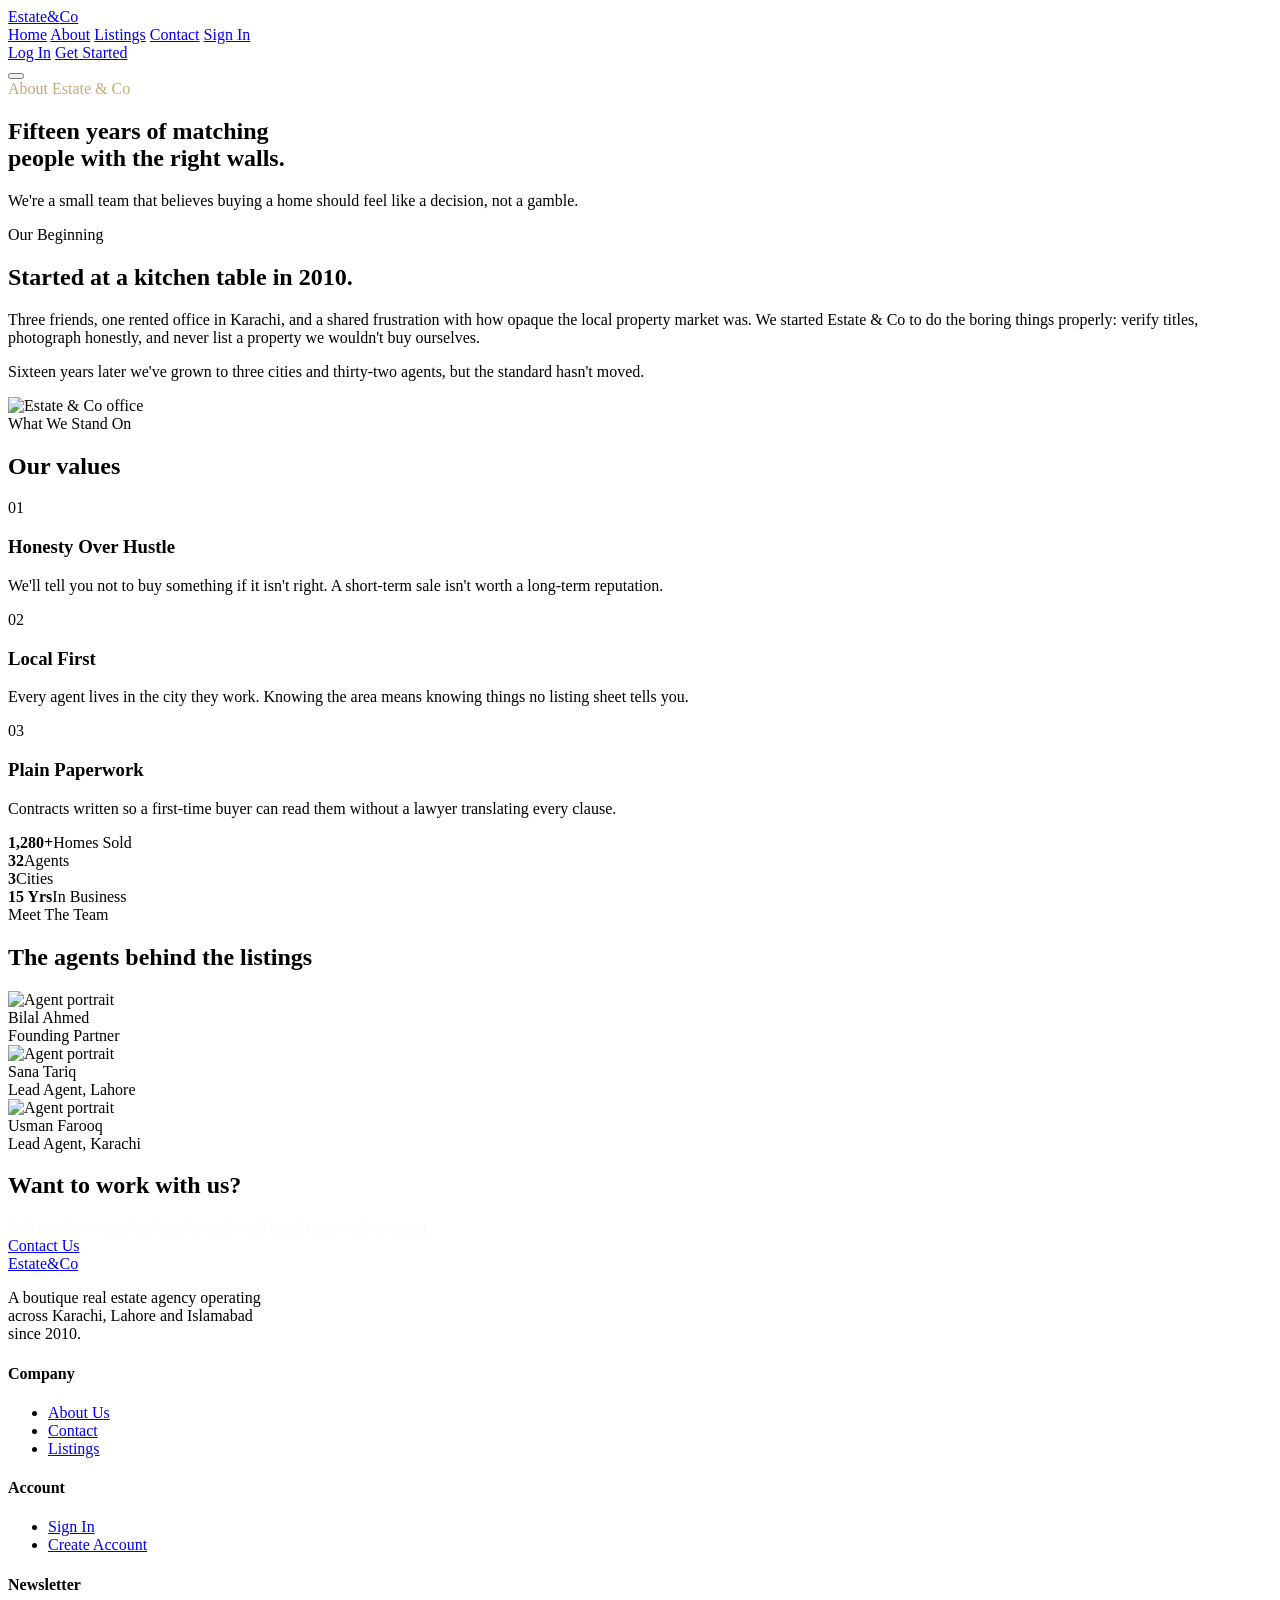
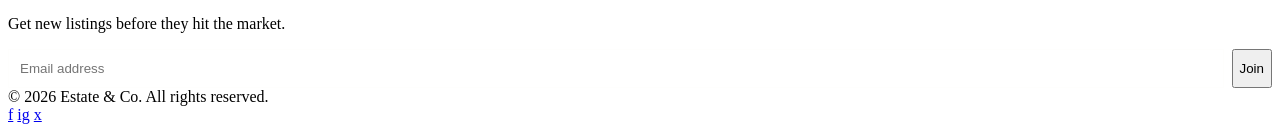
==== about.html @ 9c95753d "Add files via upload" ====
<!DOCTYPE html>
<html lang="en">
<head>
<meta charset="UTF-8">
<meta name="viewport" content="width=device-width, initial-scale=1.0">
<title>About Us — Estate & Co</title>
<link rel="preconnect" href="https://fonts.googleapis.com">
<link href="https://fonts.googleapis.com/css2?family=Fraunces:opsz,wght@9..144,400;9..144,600;9..144,700&family=Public+Sans:wght@400;500;600;700&display=swap" rel="stylesheet">
<link rel="stylesheet" href="css/style.css">
</head>
<body>

<header class="site-header">
  <div class="wrap nav">
    <a href="index.html" class="logo">Estate<span class="dot">&</span>Co</a>
    <nav class="nav-links">
      <a href="index.html">Home</a>
      <a href="about.html" class="active">About</a>
      <a href="listings.html">Listings</a>
      <a href="contact.html">Contact</a>
      <a href="signin.html">Sign In</a>
    </nav>
    <div class="nav-cta">
      <a href="signin.html" class="btn btn-outline btn-sm">Log In</a>
      <a href="signup.html" class="btn btn-brass btn-sm">Get Started</a>
    </div>
    <button class="nav-toggle" aria-label="Menu"><span></span><span></span><span></span></button>
  </div>
</header>

<section class="page-banner">
  <div class="wrap">
    <span class="eyebrow" style="color:#C8A874;">About Estate & Co</span>
    <h1>Fifteen years of matching<br>people with the right walls.</h1>
    <p>We're a small team that believes buying a home should feel like a decision, not a gamble.</p>
  </div>
</section>

<section class="section">
  <div class="wrap">
    <div class="split">
      <div>
        <span class="eyebrow">Our Beginning</span>
        <h2>Started at a kitchen table in 2010.</h2>
        <p>Three friends, one rented office in Karachi, and a shared frustration with how opaque the local property market was. We started Estate & Co to do the boring things properly: verify titles, photograph honestly, and never list a property we wouldn't buy ourselves.</p>
        <p>Sixteen years later we've grown to three cities and thirty-two agents, but the standard hasn't moved.</p>
      </div>
      <div class="split-media">
        <img src="D:\websites data\realestate\image\9.jpg" alt="Estate & Co office">
      </div>
    </div>
  </div>
</section>

<section class="section section-alt">
  <div class="wrap">
    <div class="section-head text-center">
      <span class="eyebrow">What We Stand On</span>
      <h2>Our values</h2>
    </div>
    <div class="feature-list">
      <div class="feature">
        <span class="num">01</span>
        <h3>Honesty Over Hustle</h3>
        <p>We'll tell you not to buy something if it isn't right. A short-term sale isn't worth a long-term reputation.</p>
      </div>
      <div class="feature">
        <span class="num">02</span>
        <h3>Local First</h3>
        <p>Every agent lives in the city they work. Knowing the area means knowing things no listing sheet tells you.</p>
      </div>
      <div class="feature">
        <span class="num">03</span>
        <h3>Plain Paperwork</h3>
        <p>Contracts written so a first-time buyer can read them without a lawyer translating every clause.</p>
      </div>
    </div>
  </div>
</section>

<section class="section">
  <div class="wrap">
    <div class="stat-row">
      <div class="stat"><b>1,280+</b><span>Homes Sold</span></div>
      <div class="stat"><b>32</b><span>Agents</span></div>
      <div class="stat"><b>3</b><span>Cities</span></div>
      <div class="stat"><b>15 Yrs</b><span>In Business</span></div>
    </div>
  </div>
</section>

<section class="section section-alt">
  <div class="wrap">
    <div class="section-head">
      <span class="eyebrow">Meet The Team</span>
      <h2>The agents behind the listings</h2>
    </div>
    <div class="grid-3">
      <div class="agent-card">
        <img src="https://images.unsplash.com/photo-1573497019940-1c28c88b4f3e?q=80&w=500" alt="Agent portrait">
        <div class="agent-name">Bilal Ahmed</div>
        <div class="agent-role">Founding Partner</div>
      </div>
      <div class="agent-card">
        <img src="https://images.unsplash.com/photo-1580489944761-15a19d654956?q=80&w=500" alt="Agent portrait">
        <div class="agent-name">Sana Tariq</div>
        <div class="agent-role">Lead Agent, Lahore</div>
      </div>
      <div class="agent-card">
        <img src="https://images.unsplash.com/photo-1519085360753-af0119f7cbe7?q=80&w=500" alt="Agent portrait">
        <div class="agent-name">Usman Farooq</div>
        <div class="agent-role">Lead Agent, Karachi</div>
      </div>
    </div>
  </div>
</section>

<section class="section">
  <div class="wrap">
    <div class="cta-band">
      <div>
        <h2>Want to work with us?</h2>
        <p style="color:rgba(250,248,244,.75); margin:0;">Tell us what you're looking for and we'll match you with an agent.</p>
      </div>
      <a href="contact.html" class="btn btn-brass">Contact Us</a>
    </div>
  </div>
</section>

<footer class="site-footer">
  <div class="wrap">
    <div class="footer-grid">
      <div>
        <a href="index.html" class="logo">Estate<span class="dot">&</span>Co</a>
        <p style="margin-top:16px; max-width:32ch;">A boutique real estate agency operating across Karachi, Lahore and Islamabad since 2010.</p>
      </div>
      <div>
        <h4>Company</h4>
        <ul>
          <li><a href="about.html">About Us</a></li>
          <li><a href="contact.html">Contact</a></li>
          <li><a href="listings.html">Listings</a></li>
        </ul>
      </div>
      <div>
        <h4>Account</h4>
        <ul>
          <li><a href="signin.html">Sign In</a></li>
          <li><a href="signup.html">Create Account</a></li>
        </ul>
      </div>
      <div>
        <h4>Newsletter</h4>
        <p>Get new listings before they hit the market.</p>
        <form style="display:flex; gap:8px;" onsubmit="return false;">
          <input type="email" placeholder="Email address" style="flex:1; padding:11px; border:1px solid rgba(250,248,244,.2); background:transparent; color:#fff;">
          <button class="btn btn-brass btn-sm" type="submit">Join</button>
        </form>
      </div>
    </div>
    <div class="footer-bottom">
      <span>© 2026 Estate & Co. All rights reserved.</span>
      <div class="social-icons">
        <a href="#" aria-label="Facebook">f</a>
        <a href="#" aria-label="Instagram">ig</a>
        <a href="#" aria-label="X">x</a>
      </div>
    </div>
  </div>
</footer>

<script src="js/main.js"></script>
</body>
</html>
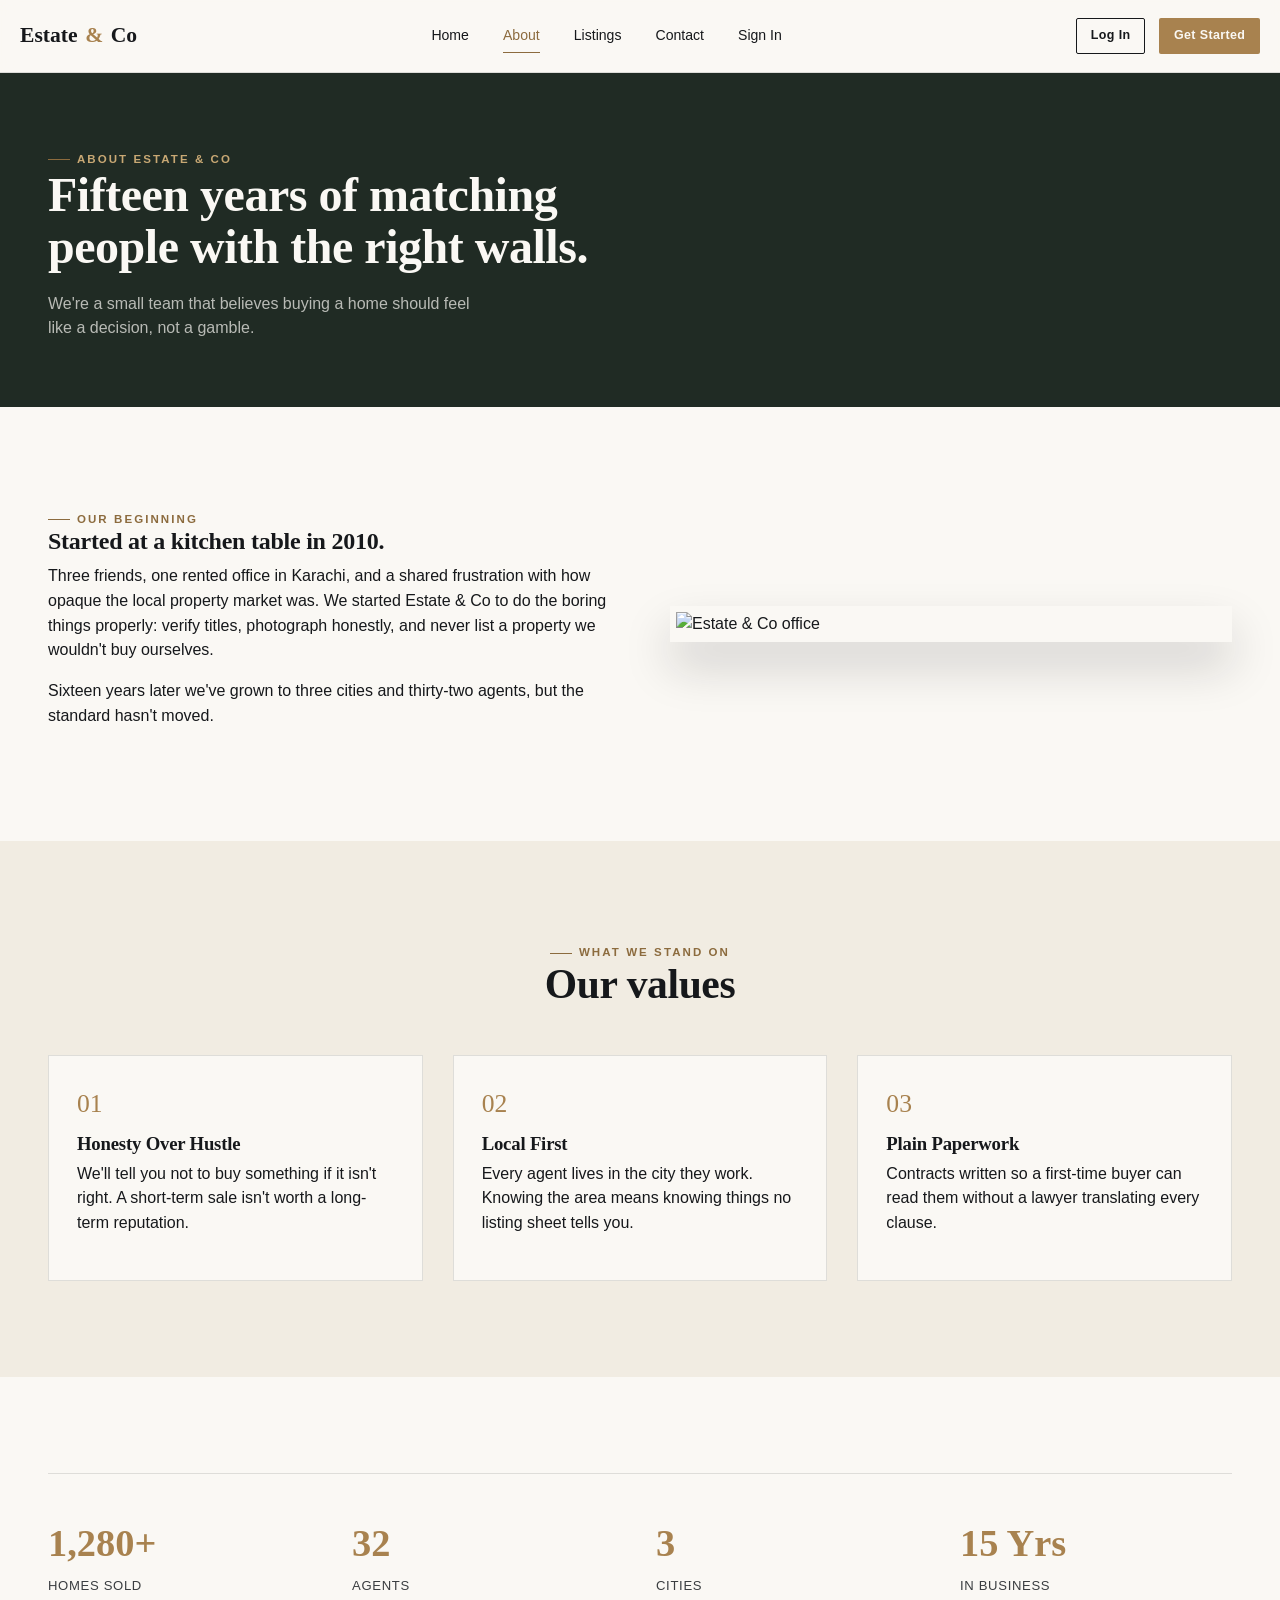
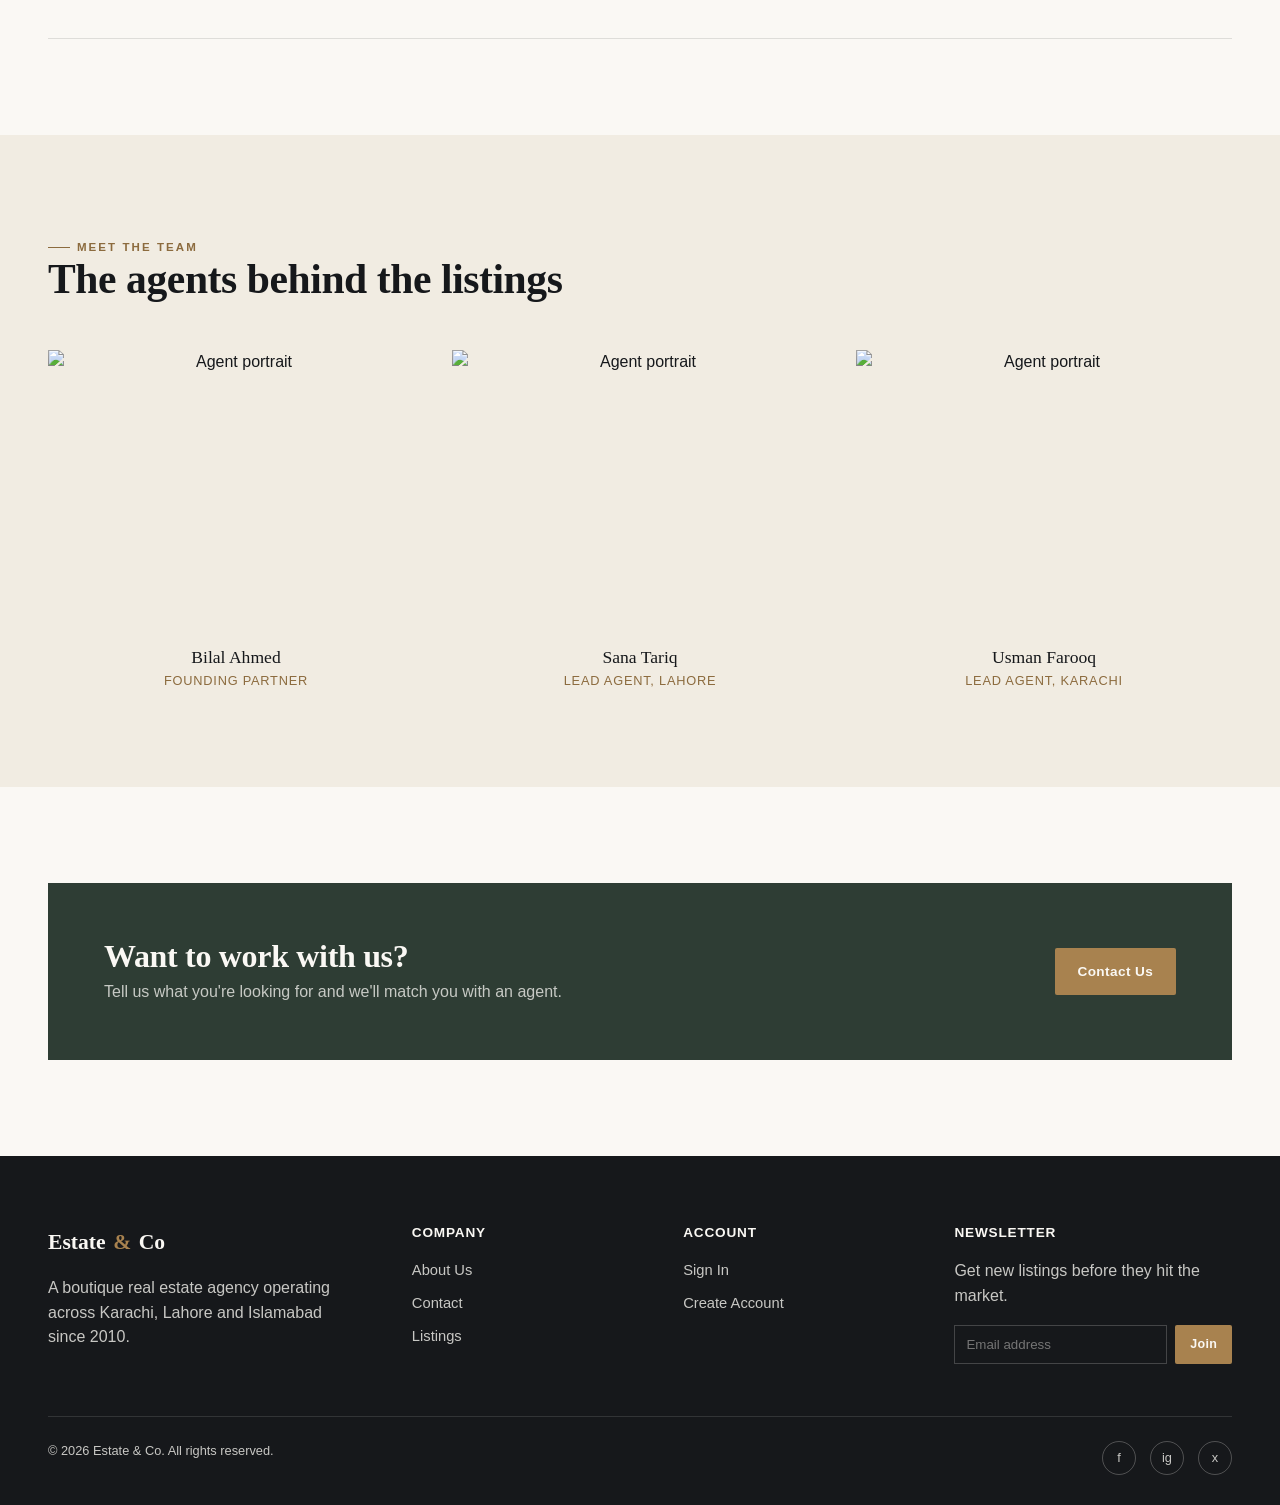
==== commit bc0b18d8: "Fix stylesheet link in about.html" ====
--- a/about.html
+++ b/about.html
@@ -6,7 +6,7 @@
 <title>About Us — Estate & Co</title>
 <link rel="preconnect" href="https://fonts.googleapis.com">
 <link href="https://fonts.googleapis.com/css2?family=Fraunces:opsz,wght@9..144,400;9..144,600;9..144,700&family=Public+Sans:wght@400;500;600;700&display=swap" rel="stylesheet">
-<link rel="stylesheet" href="css/style.css">
+<link rel="stylesheet" href="style.css">
 </head>
 <body>
 
--- a/style.css
+++ b/style.css
@@ -0,0 +1,413 @@
+/* ====================================================
+   ESTATE & CO — Real Estate Template
+   Design tokens
+==================================================== */
+:root{
+  --ink: #16181B;
+  --ink-soft: #3A3D40;
+  --parchment: #F1ECE2;
+  --parchment-deep: #E8E1D2;
+  --paper: #FAF8F4;
+  --brass: #A8824F;
+  --brass-deep: #8C6B3E;
+  --green: #2E3D34;
+  --green-deep: #202B24;
+  --rust: #7A4632;
+  --line: rgba(22,24,27,0.12);
+
+  --serif: "Fraunces", "Iowan Old Style", Georgia, serif;
+  --sans: "Public Sans", -apple-system, BlinkMacSystemFont, "Segoe UI", sans-serif;
+
+  --container: 1240px;
+}
+
+*{ box-sizing: border-box; }
+html{ scroll-behavior: smooth; }
+body{
+  margin:0;
+  font-family: var(--sans);
+  color: var(--ink);
+  background: var(--paper);
+  line-height: 1.55;
+  -webkit-font-smoothing: antialiased;
+}
+img{ max-width:100%; display:block; }
+a{ color: inherit; text-decoration:none; }
+ul{ margin:0; padding:0; list-style:none; }
+h1,h2,h3,h4{ font-family: var(--serif); margin:0 0 .4em; line-height:1.08; font-weight: 600; letter-spacing:-0.01em; }
+p{ margin:0 0 1em; }
+button{ font-family: inherit; cursor:pointer; }
+
+:focus-visible{ outline: 2px solid var(--brass); outline-offset: 3px; }
+
+.wrap{ max-width: var(--container); margin: 0 auto; padding: 0 28px; }
+
+.eyebrow{
+  font-family: var(--sans);
+  font-size: .72rem;
+  letter-spacing: .18em;
+  text-transform: uppercase;
+  color: var(--brass-deep);
+  font-weight: 600;
+  display:inline-flex;
+  align-items:center;
+  gap:.6em;
+}
+.eyebrow::before{
+  content:"";
+  width: 22px; height: 1px;
+  background: var(--brass-deep);
+  display:inline-block;
+}
+
+/* ---------- Buttons ---------- */
+.btn{
+  display:inline-flex; align-items:center; justify-content:center; gap:.5em;
+  padding: .85em 1.6em;
+  border-radius: 2px;
+  font-size: .85rem;
+  font-weight: 600;
+  letter-spacing: .03em;
+  border: 1px solid transparent;
+  transition: transform .15s ease, background .2s ease, color .2s ease, border-color .2s ease;
+}
+.btn-primary{ background: var(--green); color: var(--paper); }
+.btn-primary:hover{ background: var(--green-deep); transform: translateY(-1px); }
+.btn-outline{ border-color: var(--ink); color: var(--ink); background:transparent; }
+.btn-outline:hover{ background: var(--ink); color: var(--paper); }
+.btn-brass{ background: var(--brass); color: var(--paper); }
+.btn-brass:hover{ background: var(--brass-deep); transform: translateY(-1px); }
+.btn-block{ width:100%; }
+.btn-sm{ padding:.6em 1.1em; font-size:.78rem; }
+
+/* ---------- Header / Nav ---------- */
+.site-header{
+  position: sticky; top:0; z-index: 50;
+  background: rgba(250,248,244,0.92);
+  backdrop-filter: blur(8px);
+  border-bottom: 1px solid var(--line);
+}
+.nav{
+  display:flex; align-items:center; justify-content:space-between;
+  padding: 18px 0;
+}
+.logo{
+  font-family: var(--serif); font-size: 1.35rem; font-weight:700;
+  display:flex; align-items:baseline; gap:.35em;
+}
+.logo .dot{ color: var(--brass); }
+.nav-links{
+  display:flex; align-items:center; gap: 34px;
+  font-size: .88rem; font-weight:500;
+}
+.nav-links a{ position:relative; padding: 4px 0; }
+.nav-links a.active{ color: var(--brass-deep); }
+.nav-links a::after{
+  content:""; position:absolute; left:0; right:0; bottom:-2px; height:1px;
+  background: var(--brass-deep); transform: scaleX(0); transition: transform .2s ease;
+}
+.nav-links a:hover::after, .nav-links a.active::after{ transform: scaleX(1); }
+.nav-cta{ display:flex; align-items:center; gap:14px; }
+.nav-toggle{
+  display:none; background:none; border:none; flex-direction:column; gap:5px; padding:6px;
+}
+.nav-toggle span{ width:24px; height:2px; background: var(--ink); display:block; }
+
+@media (max-width: 880px){
+  .nav-links{
+    position:absolute; top:100%; left:0; right:0;
+    background: var(--paper); border-bottom: 1px solid var(--line);
+    flex-direction:column; align-items:flex-start; gap:0;
+    max-height:0; overflow:hidden; transition: max-height .25s ease;
+  }
+  .nav-links.open{ max-height: 420px; }
+  .nav-links a{ padding: 14px 28px; width:100%; }
+  .nav-links a::after{ display:none; }
+  .nav-toggle{ display:flex; }
+  .nav-cta .btn-outline{ display:none; }
+}
+
+/* ---------- Hero ---------- */
+.hero{
+  position:relative;
+  background: var(--ink);
+  color: var(--paper);
+  overflow:hidden;
+}
+.hero-grid{
+  display:grid; grid-template-columns: 1.1fr 1fr; align-items:stretch; min-height: 640px;
+}
+.hero-copy{
+  padding: 90px 0 60px;
+  display:flex; flex-direction:column; justify-content:center;
+  position:relative; z-index:2;
+}
+.hero-copy h1{
+  font-size: clamp(2.6rem, 5vw, 4.2rem);
+  color: var(--paper);
+  max-width: 11ch;
+}
+.hero-copy h1 em{ font-style:italic; color: var(--brass); }
+.hero-sub{ color: rgba(250,248,244,0.72); max-width: 38ch; font-size: 1.05rem; }
+.hero-actions{ display:flex; gap:16px; margin-top: 18px; flex-wrap:wrap; }
+
+.hero-media{
+  position:relative;
+  background-size: cover; background-position: center;
+}
+.hero-tag{
+  position:absolute; left: -22px; bottom: 60px;
+  background: var(--brass);
+  color: var(--ink);
+  padding: 18px 26px 18px 34px;
+  font-family: var(--serif); font-weight:700;
+  box-shadow: 0 18px 40px rgba(0,0,0,0.35);
+  clip-path: polygon(0 0, 100% 0, 100% 100%, 14px 100%, 0 80%);
+}
+.hero-tag small{ display:block; font-family: var(--sans); font-weight:600; font-size:.65rem; letter-spacing:.1em; text-transform:uppercase; opacity:.7; }
+
+@media (max-width: 880px){
+  .hero-grid{ grid-template-columns: 1fr; min-height:auto; }
+  .hero-media{ height: 320px; order:-1; }
+  .hero-copy{ padding: 50px 0; }
+  .hero-tag{ left:16px; bottom:-26px; }
+}
+
+/* search bar over hero */
+.search-bar{
+  position:relative; z-index:3;
+  background: var(--paper);
+  margin-top: -38px;
+  box-shadow: 0 20px 50px rgba(0,0,0,.18);
+}
+.search-bar .wrap{
+  display:grid; grid-template-columns: 1.4fr 1fr 1fr auto; gap:0;
+}
+.search-field{
+  padding: 22px 26px;
+  border-right: 1px solid var(--line);
+}
+.search-field:last-of-type{ border-right:none; }
+.search-field label{ display:block; font-size:.68rem; letter-spacing:.1em; text-transform:uppercase; color: var(--ink-soft); margin-bottom:6px; font-weight:700;}
+.search-field input, .search-field select{
+  border:none; background:none; font-family:inherit; font-size:.95rem; width:100%; padding:0; color: var(--ink);
+}
+.search-field input:focus, .search-field select:focus{ outline:none; }
+.search-go{ display:flex; align-items:center; justify-content:center; }
+.search-go .btn{ width:100%; height:100%; border-radius:0; }
+@media (max-width: 880px){
+  .search-bar .wrap{ grid-template-columns:1fr 1fr; }
+  .search-field{ border-bottom:1px solid var(--line); border-right: 1px solid var(--line); }
+  .search-go{ grid-column: 1/-1; }
+}
+
+/* ---------- Section scaffolding ---------- */
+.section{ padding: 96px 0; }
+.section-tight{ padding: 64px 0; }
+.section-head{ max-width: 640px; margin-bottom: 48px; }
+.section-head h2{ font-size: clamp(1.9rem, 3.4vw, 2.6rem); }
+.section-alt{ background: var(--parchment); }
+.section-dark{ background: var(--green-deep); color: var(--paper); }
+.section-dark h2, .section-dark h3{ color: var(--paper); }
+
+/* ---------- Stats ---------- */
+.stat-row{
+  display:grid; grid-template-columns: repeat(4,1fr); gap: 32px;
+  border-top: 1px solid var(--line); border-bottom:1px solid var(--line);
+  padding: 40px 0;
+}
+.stat-row.dark{ border-color: rgba(250,248,244,.18); }
+.stat b{ font-family: var(--serif); font-size: 2.4rem; display:block; color: var(--brass); }
+.stat span{ font-size: .82rem; color: var(--ink-soft); text-transform:uppercase; letter-spacing:.05em; }
+.section-dark .stat span{ color: rgba(250,248,244,.65); }
+@media (max-width: 760px){ .stat-row{ grid-template-columns: repeat(2,1fr); } }
+
+/* ---------- Property cards ---------- */
+.grid-3{ display:grid; grid-template-columns: repeat(3,1fr); gap: 28px; }
+.grid-2{ display:grid; grid-template-columns: repeat(2,1fr); gap: 28px; }
+@media (max-width: 980px){ .grid-3{ grid-template-columns: 1fr 1fr; } }
+@media (max-width: 680px){ .grid-3, .grid-2{ grid-template-columns: 1fr; } }
+
+.card{
+  background: var(--paper);
+  border: 1px solid var(--line);
+  display:flex; flex-direction:column;
+  transition: transform .2s ease, box-shadow .2s ease;
+}
+.card:hover{ transform: translateY(-4px); box-shadow: 0 18px 36px rgba(22,24,27,.1); }
+.card-media{ position:relative; height: 230px; background-size:cover; background-position:center; }
+.card-tag{
+  position:absolute; top:16px; left:16px;
+  background: var(--green); color: var(--paper);
+  font-size:.7rem; letter-spacing:.06em; text-transform:uppercase; font-weight:700;
+  padding: 6px 12px;
+}
+.card-price{
+  position:absolute; bottom:14px; right:14px;
+  background: var(--brass); color: var(--ink);
+  font-family: var(--serif); font-weight:700; font-size:1.05rem;
+  padding: 6px 14px;
+}
+.card-body{ padding: 22px 22px 24px; flex:1; display:flex; flex-direction:column; }
+.card-body h3{ font-size: 1.2rem; margin-bottom:.2em; }
+.card-loc{ color: var(--ink-soft); font-size:.85rem; margin-bottom:14px; }
+.card-meta{
+  display:flex; gap:18px; font-size:.82rem; color: var(--ink-soft);
+  border-top:1px solid var(--line); padding-top:14px; margin-top:auto;
+}
+.card-meta span{ display:flex; align-items:center; gap:6px; }
+
+/* ---------- Feature list ---------- */
+.feature-list{ display:grid; grid-template-columns: repeat(3,1fr); gap: 30px; }
+@media (max-width: 760px){ .feature-list{ grid-template-columns: 1fr; } }
+.feature{ padding: 28px; border: 1px solid var(--line); background: var(--paper); }
+.feature .num{ font-family: var(--serif); color: var(--brass); font-size:1.6rem; display:block; margin-bottom:10px; }
+
+/* ---------- About / split ---------- */
+.split{ display:grid; grid-template-columns: 1fr 1fr; gap: 60px; align-items:center; }
+@media (max-width: 880px){ .split{ grid-template-columns: 1fr; gap:36px; } }
+.split-media{ position:relative; }
+.split-media img{ border: 6px solid var(--paper); box-shadow: 0 24px 48px rgba(22,24,27,.18); }
+.split-media .floating-card{
+  position:absolute; bottom:-26px; left:-26px;
+  background: var(--ink); color: var(--paper);
+  padding: 20px 24px; max-width: 220px;
+  box-shadow: 0 18px 36px rgba(0,0,0,.25);
+}
+.split-media .floating-card b{ font-family: var(--serif); color: var(--brass); font-size:1.6rem; display:block; }
+
+/* ---------- Testimonials ---------- */
+.testimonial{
+  background: var(--parchment); padding: 32px; border-left: 3px solid var(--brass);
+}
+.testimonial p{ font-family: var(--serif); font-size:1.15rem; font-style:italic; }
+.testimonial-by{ display:flex; align-items:center; gap:12px; margin-top:14px; }
+.testimonial-by img{ width:42px; height:42px; border-radius:50%; object-fit:cover; }
+.testimonial-by b{ display:block; font-size:.9rem; }
+.testimonial-by span{ font-size:.78rem; color: var(--ink-soft); }
+
+/* ---------- Agent team ---------- */
+.agent-card{ text-align:center; }
+.agent-card img{ width:100%; height:280px; object-fit:cover; }
+.agent-card .agent-name{ font-family:var(--serif); font-size:1.1rem; margin-top:14px; }
+.agent-card .agent-role{ font-size:.8rem; color: var(--brass-deep); text-transform:uppercase; letter-spacing:.06em; }
+
+/* ---------- CTA band ---------- */
+.cta-band{
+  background: var(--green); color: var(--paper);
+  padding: 56px; display:flex; align-items:center; justify-content:space-between; gap: 30px; flex-wrap:wrap;
+}
+.cta-band h2{ color: var(--paper); margin-bottom:.2em; font-size: 2rem; }
+
+/* ---------- Forms ---------- */
+.form-card{
+  background: var(--paper); border:1px solid var(--line); padding: 44px;
+  max-width: 480px; margin: 0 auto;
+}
+.field{ margin-bottom: 20px; }
+.field label{ display:block; font-size:.78rem; text-transform:uppercase; letter-spacing:.06em; font-weight:700; margin-bottom:8px; color: var(--ink-soft); }
+.field input, .field select, .field textarea{
+  width:100%; padding: 13px 14px; border: 1px solid var(--line); background: var(--paper);
+  font-family: inherit; font-size: .95rem; border-radius: 1px;
+}
+.field input:focus, .field select:focus, .field textarea:focus{ border-color: var(--brass); outline:none; }
+.field-row{ display:grid; grid-template-columns:1fr 1fr; gap:16px; }
+@media (max-width: 480px){ .field-row{ grid-template-columns:1fr; } }
+.form-foot{ text-align:center; font-size:.88rem; margin-top:18px; color: var(--ink-soft); }
+.form-foot a{ color: var(--brass-deep); font-weight:600; }
+.error-msg{ color: var(--rust); font-size:.78rem; margin-top:6px; display:none; }
+.checkbox-row{ display:flex; align-items:flex-start; gap:10px; font-size:.85rem; color: var(--ink-soft); }
+.checkbox-row input{ width:auto; margin-top:3px; }
+.divider-or{ display:flex; align-items:center; gap:14px; margin: 22px 0; color: var(--ink-soft); font-size:.8rem; text-transform:uppercase; letter-spacing:.08em; }
+.divider-or::before, .divider-or::after{ content:""; flex:1; height:1px; background: var(--line); }
+.social-row{ display:grid; grid-template-columns:1fr 1fr; gap:12px; }
+.social-row .btn{ border:1px solid var(--line); color:var(--ink); width:100%; }
+
+.auth-shell{
+  min-height: calc(100vh - 0px);
+  display:grid; grid-template-columns: 1fr 1fr;
+}
+.auth-visual{
+  background-size:cover; background-position:center; position:relative;
+}
+.auth-visual::after{ content:""; position:absolute; inset:0; background: linear-gradient(180deg, rgba(22,24,27,.1), rgba(22,24,27,.75)); }
+.auth-visual-copy{ position:absolute; bottom:50px; left:50px; right:50px; color:#fff; z-index:2; }
+.auth-visual-copy h2{ color:#fff; font-size:2rem; }
+.auth-form-side{ display:flex; align-items:center; justify-content:center; padding: 60px 30px; }
+@media (max-width: 880px){ .auth-shell{ grid-template-columns:1fr; } .auth-visual{ display:none; } }
+
+/* ---------- Listings page (filters) ---------- */
+.listings-shell{ display:grid; grid-template-columns: 280px 1fr; gap: 40px; align-items:start; }
+@media (max-width: 880px){ .listings-shell{ grid-template-columns:1fr; } }
+.filter-panel{
+  background: var(--paper); border:1px solid var(--line); padding: 28px; position:sticky; top: 100px;
+}
+.filter-panel h4{ font-size:1rem; margin-bottom:18px; }
+.filter-group{ margin-bottom: 22px; }
+.filter-group label{ font-size:.78rem; text-transform:uppercase; letter-spacing:.05em; font-weight:700; color: var(--ink-soft); display:block; margin-bottom:8px; }
+.chip-row{ display:flex; flex-wrap:wrap; gap:8px; }
+.chip{
+  border:1px solid var(--line); padding:6px 13px; font-size:.8rem; border-radius: 30px; cursor:pointer; background:transparent;
+  transition: all .15s ease;
+}
+.chip.active, .chip:hover{ background: var(--ink); color:var(--paper); border-color: var(--ink); }
+.listings-toolbar{ display:flex; justify-content:space-between; align-items:center; margin-bottom: 26px; flex-wrap:wrap; gap:14px; }
+.listings-toolbar select{ border:1px solid var(--line); padding:9px 12px; font-family:inherit; background:var(--paper); }
+.pagination{ display:flex; gap:8px; justify-content:center; margin-top: 50px; }
+.pagination a{
+  width:38px; height:38px; display:flex; align-items:center; justify-content:center;
+  border:1px solid var(--line); font-size:.85rem;
+}
+.pagination a.active{ background: var(--ink); color:var(--paper); border-color:var(--ink); }
+
+/* ---------- Listing detail ---------- */
+.gallery{ display:grid; grid-template-columns: 2fr 1fr; gap:10px; height: 480px; }
+.gallery img{ width:100%; height:100%; object-fit:cover; }
+.gallery-side{ display:grid; grid-template-rows:1fr 1fr; gap:10px; }
+@media (max-width:760px){ .gallery{ grid-template-columns:1fr; height:auto; } .gallery-side{ display:none; } }
+
+.detail-shell{ display:grid; grid-template-columns: 1.6fr 1fr; gap: 50px; align-items:start; margin-top:48px; }
+@media (max-width: 940px){ .detail-shell{ grid-template-columns:1fr; } }
+.detail-head{ display:flex; justify-content:space-between; align-items:flex-start; gap:20px; border-bottom:1px solid var(--line); padding-bottom:24px; margin-bottom:24px; flex-wrap:wrap; }
+.detail-head h1{ font-size:2rem; margin-bottom:.2em; }
+.detail-price{ font-family: var(--serif); font-size:1.8rem; color: var(--brass-deep); white-space:nowrap; }
+.spec-row{ display:grid; grid-template-columns: repeat(4,1fr); gap:20px; padding: 26px 0; border-bottom:1px solid var(--line); margin-bottom: 30px;}
+.spec b{ display:block; font-family: var(--serif); font-size:1.4rem; }
+.spec span{ font-size:.78rem; text-transform:uppercase; letter-spacing:.05em; color: var(--ink-soft); }
+@media (max-width:600px){ .spec-row{ grid-template-columns: repeat(2,1fr); } }
+.amenity-grid{ display:grid; grid-template-columns: repeat(2,1fr); gap: 10px 24px; }
+.amenity-grid li{ display:flex; align-items:center; gap:10px; font-size:.92rem; padding: 6px 0; }
+.amenity-grid li::before{ content:"✓"; color: var(--brass-deep); font-weight:700; }
+
+.sidebar-card{ background: var(--parchment); padding: 28px; margin-bottom: 24px; }
+.agent-mini{ display:flex; gap:14px; align-items:center; margin-bottom:18px; }
+.agent-mini img{ width:58px; height:58px; border-radius:50%; object-fit:cover; }
+.agent-mini b{ display:block; }
+.agent-mini span{ font-size:.8rem; color: var(--ink-soft); }
+.map-block{ height: 200px; background: var(--parchment-deep); display:flex; align-items:center; justify-content:center; color: var(--ink-soft); font-size:.85rem; border:1px dashed var(--line); }
+
+/* ---------- Footer ---------- */
+.site-footer{ background: var(--ink); color: rgba(250,248,244,.78); padding: 70px 0 30px; }
+.footer-grid{ display:grid; grid-template-columns: 1.4fr 1fr 1fr 1.2fr; gap: 40px; margin-bottom: 50px; }
+@media (max-width:880px){ .footer-grid{ grid-template-columns: 1fr 1fr; } }
+@media (max-width:560px){ .footer-grid{ grid-template-columns: 1fr; } }
+.site-footer h4{ color: var(--paper); font-family: var(--sans); font-size:.85rem; text-transform:uppercase; letter-spacing:.06em; margin-bottom:18px; }
+.site-footer .logo{ color: var(--paper); }
+.site-footer ul li{ margin-bottom: 10px; font-size:.92rem; }
+.site-footer ul a:hover{ color: var(--brass); }
+.footer-bottom{ border-top:1px solid rgba(250,248,244,.12); padding-top: 24px; display:flex; justify-content:space-between; flex-wrap:wrap; gap:10px; font-size:.8rem; }
+.social-icons{ display:flex; gap:14px; }
+.social-icons a{ width:34px; height:34px; border:1px solid rgba(250,248,244,.25); border-radius:50%; display:flex; align-items:center; justify-content:center; font-size:.8rem; }
+.social-icons a:hover{ background: var(--brass); border-color: var(--brass); color: var(--ink); }
+
+/* ---------- Breadcrumb ---------- */
+.breadcrumb{ font-size:.82rem; color: var(--ink-soft); padding: 22px 0; border-bottom:1px solid var(--line); }
+.breadcrumb a{ color: var(--ink-soft); }
+.breadcrumb a:hover{ color: var(--brass-deep); }
+.page-banner{ background: var(--green-deep); color: var(--paper); padding: 70px 0 50px; }
+.page-banner h1{ color: var(--paper); font-size: clamp(2rem,4vw,3rem); }
+.page-banner p{ color: rgba(250,248,244,.7); max-width: 50ch; }
+
+/* utility */
+.text-center{ text-align:center; margin-left:auto; margin-right:auto; }
+.mt-0{ margin-top:0; }
